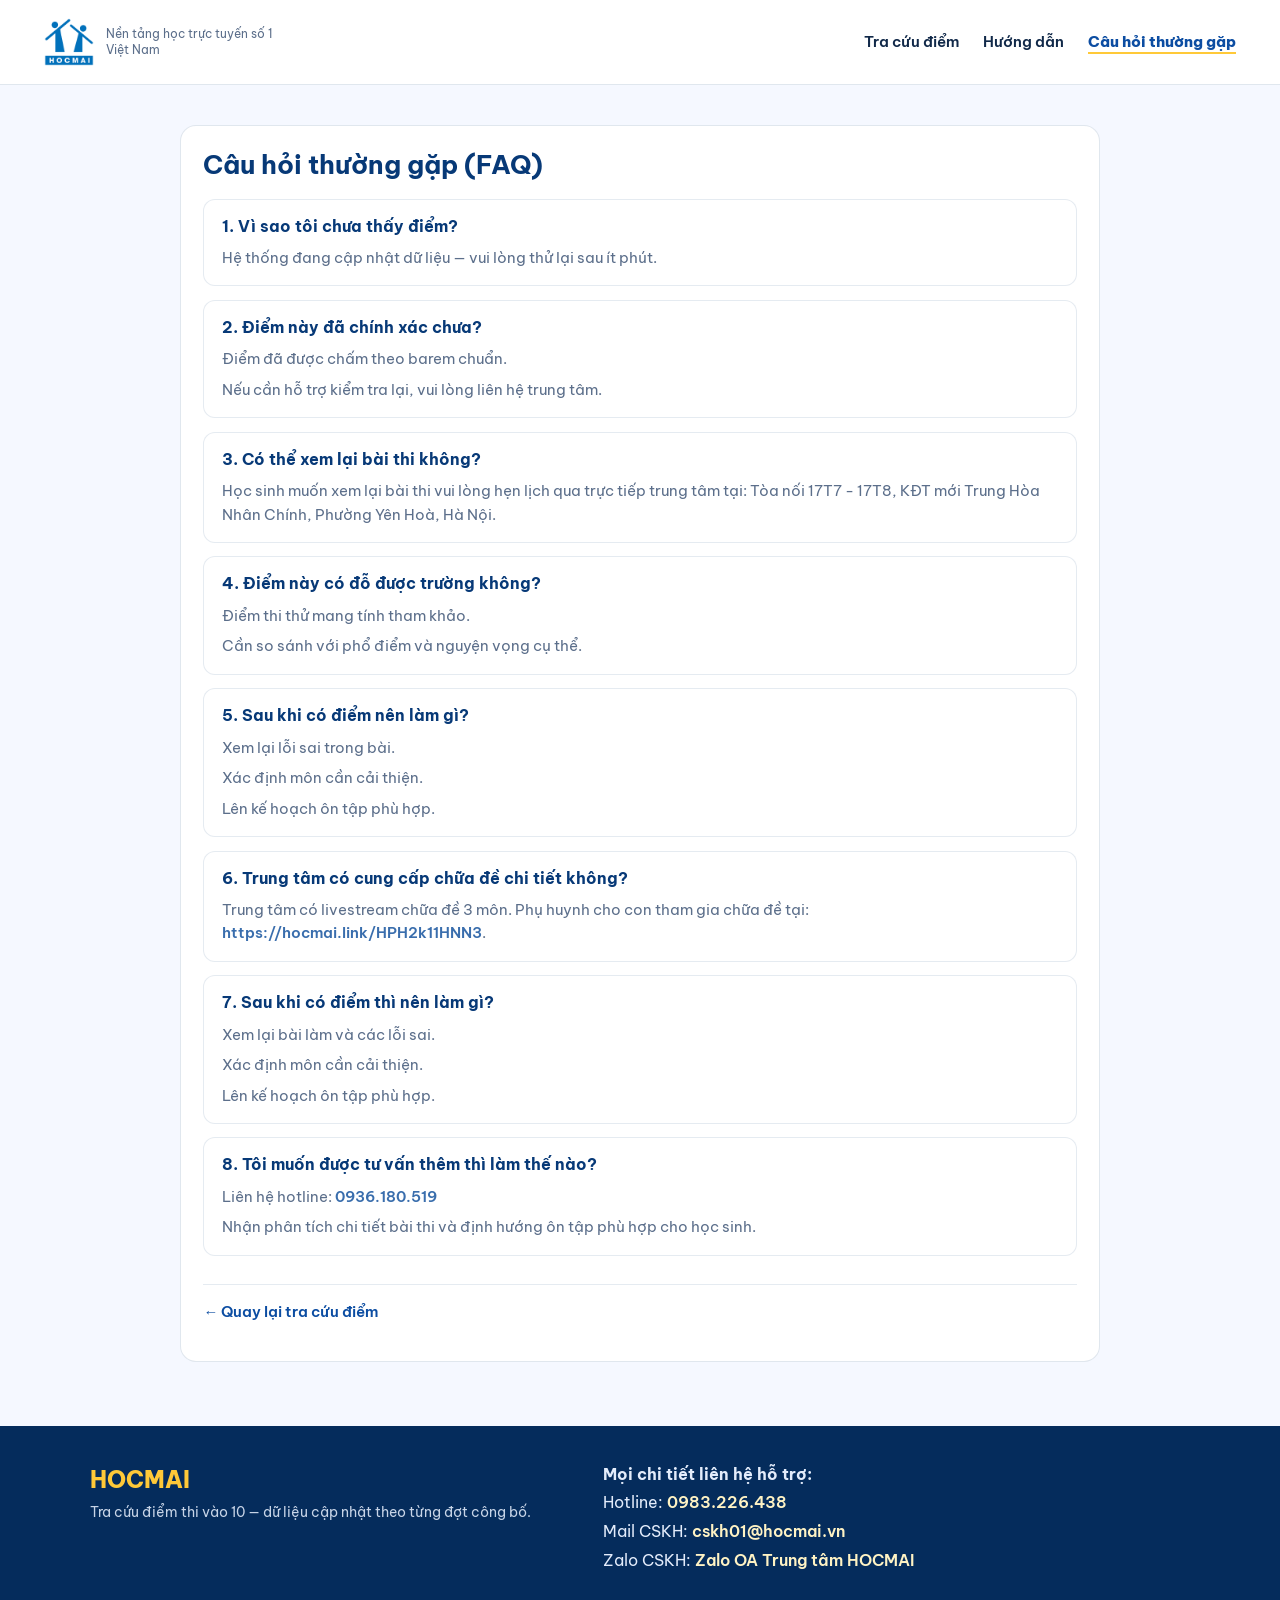
==== faq.html @ d2f14e4d "add" ====
<!doctype html>
<html lang="vi">
  <head>
    <meta charset="UTF-8" />
    <meta name="viewport" content="width=device-width, initial-scale=1.0" />
    <title>Câu hỏi thường gặp (FAQ) | HOCMAI</title>
    <meta
      name="description"
      content="Câu hỏi thường gặp về tra cứu điểm thi vào 10 HOCMAI."
    />
    <link rel="preconnect" href="https://fonts.googleapis.com" />
    <link rel="preconnect" href="https://fonts.gstatic.com" crossorigin />
    <link
      href="https://fonts.googleapis.com/css2?family=Be+Vietnam+Pro:wght@400;500;600;700;800&display=swap"
      rel="stylesheet"
    />
    <link rel="stylesheet" href="./styles.css" />
  </head>
  <body>
    <header class="brand-header">
      <div class="header-inner">
        <a class="brand-mark" href="./index.html" aria-label="Trang chủ HOCMAI">
          <img class="brand-logo" src="./assets/logo-hocmai.png" alt="Logo HOCMAI" />
          <span class="brand-sub">Nền tảng học trực tuyến số 1 Việt Nam</span>
        </a>
        <nav class="nav-links" aria-label="Điều hướng">
          <a href="./index.html">Tra cứu điểm</a>
          <a href="./huong-dan.html">Hướng dẫn</a>
          <a href="./faq.html" aria-current="page">Câu hỏi thường gặp</a>
        </nav>
      </div>
    </header>

    <main>
      <section class="static-page-section static-page-section--faq" aria-labelledby="faq-heading">
        <div class="container">
          <div class="lookup-wrapper static-page-inner">
            <h1 id="faq-heading" class="static-page-title">Câu hỏi thường gặp (FAQ)</h1>
            <div class="faq-list">
              <article class="faq-item">
                <h2 class="faq-q">1. Vì sao tôi chưa thấy điểm?</h2>
                <div class="faq-a">
                  <p>Hệ thống đang cập nhật dữ liệu — vui lòng thử lại sau ít phút.</p>
                </div>
              </article>
              <article class="faq-item">
                <h2 class="faq-q">2. Điểm này đã chính xác chưa?</h2>
                <div class="faq-a">
                  <p>Điểm đã được chấm theo barem chuẩn.</p>
                  <p>Nếu cần hỗ trợ kiểm tra lại, vui lòng liên hệ trung tâm.</p>
                </div>
              </article>
              <article class="faq-item">
                <h2 class="faq-q">3. Có thể xem lại bài thi không?</h2>
                <div class="faq-a">
                  <p>
                    Học sinh muốn xem lại bài thi vui lòng hẹn lịch qua trực tiếp trung tâm tại: Tòa nối
                    17T7 - 17T8, KĐT mới Trung Hòa Nhân Chính, Phường Yên Hoà, Hà Nội.
                  </p>
                </div>
              </article>
              <article class="faq-item">
                <h2 class="faq-q">4. Điểm này có đỗ được trường không?</h2>
                <div class="faq-a">
                  <p>Điểm thi thử mang tính tham khảo.</p>
                  <p>Cần so sánh với phổ điểm và nguyện vọng cụ thể.</p>
                </div>
              </article>
              <article class="faq-item">
                <h2 class="faq-q">5. Sau khi có điểm nên làm gì?</h2>
                <div class="faq-a">
                  <p>Xem lại lỗi sai trong bài.</p>
                  <p>Xác định môn cần cải thiện.</p>
                  <p>Lên kế hoạch ôn tập phù hợp.</p>
                </div>
              </article>
              <article class="faq-item">
                <h2 class="faq-q">6. Trung tâm có cung cấp chữa đề chi tiết không?</h2>
                <div class="faq-a">
                  <p>
                    Trung tâm có livestream chữa đề 3 môn. Phụ huynh cho con tham gia chữa đề tại:
                    <a href="https://hocmai.link/HPH2k11HNN3" target="_blank" rel="noopener noreferrer"
                      >https://hocmai.link/HPH2k11HNN3</a>.
                  </p>
                </div>
              </article>
              <article class="faq-item">
                <h2 class="faq-q">7. Sau khi có điểm thì nên làm gì?</h2>
                <div class="faq-a">
                  <p>Xem lại bài làm và các lỗi sai.</p>
                  <p>Xác định môn cần cải thiện.</p>
                  <p>Lên kế hoạch ôn tập phù hợp.</p>
                </div>
              </article>
              <article class="faq-item">
                <h2 class="faq-q">8. Tôi muốn được tư vấn thêm thì làm thế nào?</h2>
                <div class="faq-a">
                  <p>
                    Liên hệ hotline:
                    <a href="tel:+84936180519">0936.180.519</a>
                  </p>
                  <p>
                    Nhận phân tích chi tiết bài thi và định hướng ôn tập phù hợp cho học sinh.
                  </p>
                </div>
              </article>
            </div>
            <p class="static-page-back">
              <a href="./index.html">← Quay lại tra cứu điểm</a>
            </p>
          </div>
        </div>
      </section>
    </main>

    <footer class="site-footer">
      <div class="container footer-grid">
        <div class="footer-brand-block">
          <p class="footer-brand">HOCMAI</p>
          <p>Tra cứu điểm thi vào 10 — dữ liệu cập nhật theo từng đợt công bố.</p>
        </div>
        <div class="footer-contact">
          <p class="footer-contact-lead"><strong>Mọi chi tiết liên hệ hỗ trợ:</strong></p>
          <p>
            Hotline:
            <a href="tel:+84983226438">0983.226.438</a>
          </p>
          <p>
            Mail CSKH:
            <a href="mailto:cskh01@hocmai.vn">cskh01@hocmai.vn</a>
          </p>
          <p>
            Zalo CSKH:
            <a href="https://zalo.me/37577140078644322" target="_blank" rel="noopener noreferrer"
              >Zalo OA Trung tâm HOCMAI</a>
          </p>
        </div>
      </div>
    </footer>
  </body>
</html>
---- styles.css ----
:root {
  --hocmai-blue: #0c4da2;
  --hocmai-blue-dark: #073977;
  --hocmai-yellow: #ffc938;
  --hocmai-bg: #f5f8ff;
  --hocmai-text: #112949;
  --hocmai-muted: #5c6f8b;
  --white: #ffffff;
  --danger: #c1121f;
}

* {
  box-sizing: border-box;
}

html {
  height: 100%;
}

body {
  margin: 0;
  min-height: 100%;
  display: flex;
  flex-direction: column;
  font-family: "Be Vietnam Pro", sans-serif;
  color: var(--hocmai-text);
  background: var(--hocmai-bg);
  line-height: 1.55;
}

main {
  flex: 1 0 auto;
}

.container {
  width: min(1100px, calc(100% - 2rem));
  margin: 0 auto;
}

.brand-header {
  flex-shrink: 0;
  position: sticky;
  top: 0;
  z-index: 10;
  background: var(--white);
  border-bottom: 1px solid rgba(7, 57, 119, 0.12);
}

.header-inner {
  width: 100%;
  max-width: none;
  margin: 0;
  padding: 0 clamp(1rem, 4vw, 2.75rem);
  display: flex;
  justify-content: space-between;
  align-items: center;
  gap: 1.5rem;
  min-height: 84px;
}

.brand-mark {
  display: inline-flex;
  flex-direction: row;
  align-items: center;
  gap: 0.75rem;
  text-decoration: none;
  flex: 0 1 auto;
  min-width: 0;
}

.brand-logo {
  width: 50px;
  height: auto;
  display: block;
}

.brand-sub {
  font-size: 0.78rem;
  line-height: 1.25;
  color: var(--hocmai-muted);
  max-width: 180px;
}

.nav-links {
  display: flex;
  flex-wrap: wrap;
  justify-content: flex-end;
  align-items: center;
  gap: 1rem 1.5rem;
  flex: 0 0 auto;
  margin-left: auto;
}

.nav-links a {
  color: var(--hocmai-text);
  text-decoration: none;
  font-weight: 600;
  font-size: 0.95rem;
}

.nav-links a[aria-current="page"] {
  color: var(--hocmai-blue);
  font-weight: 800;
  text-decoration: underline;
  text-decoration-color: var(--hocmai-yellow);
  text-decoration-thickness: 2px;
  text-underline-offset: 5px;
}

h1 {
  margin: 0;
  font-size: clamp(1.7rem, 4vw, 2.2rem);
  line-height: 1.25;
}

.lookup-section {
  padding: 3rem 0 4rem;
}

.static-page-section {
  flex: 1;
  padding: 2.5rem 0 4rem;
}

.static-page-section--faq {
  background: var(--hocmai-bg);
}

.static-page-title {
  margin: 0 0 1rem;
  font-size: clamp(1.35rem, 3vw, 1.65rem);
  color: var(--hocmai-blue-dark);
  line-height: 1.3;
}

.static-page-back {
  margin-top: 1.75rem;
  padding-top: 1rem;
  border-top: 1px solid rgba(7, 57, 119, 0.1);
  font-size: 0.92rem;
}

.static-page-back a {
  color: var(--hocmai-blue);
  font-weight: 600;
  text-decoration: none;
}

.static-page-back a:hover {
  text-decoration: underline;
}

.info-subtitle {
  margin: 1.25rem 0 0.5rem;
  font-size: 1.05rem;
  color: var(--hocmai-text);
}

.info-list {
  margin: 0;
  padding-left: 1.25rem;
  color: var(--hocmai-text);
  line-height: 1.6;
}

.info-list li + li {
  margin-top: 0.45rem;
}

.faq-list {
  display: flex;
  flex-direction: column;
  gap: 0.85rem;
}

.faq-item {
  padding: 1rem 1.1rem;
  background: var(--white);
  border: 1px solid rgba(7, 57, 119, 0.1);
  border-radius: 12px;
}

.faq-q {
  margin: 0 0 0.55rem;
  font-size: 1rem;
  font-weight: 700;
  color: var(--hocmai-blue-dark);
  line-height: 1.35;
}

.faq-a {
  color: var(--hocmai-muted);
  font-size: 0.94rem;
  line-height: 1.55;
}

.faq-a p {
  margin: 0;
}

.faq-a p + p {
  margin-top: 0.45rem;
}

.faq-a a {
  color: #3a6ead;
  font-weight: 600;
  text-decoration: none;
  word-break: break-word;
}

.faq-a a:hover {
  text-decoration: underline;
}

.lookup-wrapper {
  max-width: 920px;
  margin: 0 auto;
  background: var(--white);
  border: 1px solid rgba(7, 57, 119, 0.12);
  border-radius: 16px;
  padding: 1.4rem;
}

.section-title h1 {
  margin: 0;
  text-align: center;
}

.section-title p {
  margin-top: 0.45rem;
  text-align: center;
  color: var(--hocmai-muted);
}

.lookup-form {
  margin-top: 1.3rem;
  display: grid;
  grid-template-columns: 1fr;
  gap: 0.8rem;
}

.lookup-form label {
  display: block;
  font-size: 0.9rem;
  font-weight: 600;
  margin-bottom: 0.35rem;
}

.lookup-form input {
  width: 100%;
  border: 1px solid rgba(7, 57, 119, 0.25);
  border-radius: 12px;
  padding: 0.75rem 0.85rem;
  font: inherit;
  outline: none;
}

.lookup-form input:focus {
  border-color: var(--hocmai-blue);
  box-shadow: 0 0 0 3px rgba(12, 77, 162, 0.16);
}

.lookup-form button {
  position: relative;
  display: inline-flex;
  align-items: center;
  justify-content: center;
  gap: 0.5rem;
  height: 45px;
  border: none;
  border-radius: 12px;
  padding: 0 2rem;
  background: linear-gradient(120deg, var(--hocmai-blue) 0%, var(--hocmai-blue-dark) 100%);
  color: var(--white);
  font: inherit;
  font-weight: 700;
  cursor: pointer;
  width: auto;
  min-width: 11.5rem;
  max-width: 100%;
  justify-self: center;
  transition: opacity 0.2s ease;
}

.lookup-form button:disabled {
  cursor: not-allowed;
  opacity: 0.92;
}

.lookup-form .submit-spinner {
  display: none;
  width: 1.1rem;
  height: 1.1rem;
  flex-shrink: 0;
  border: 2px solid rgba(255, 255, 255, 0.35);
  border-top-color: #fff;
  border-radius: 50%;
  animation: submit-spin 0.65s linear infinite;
}

.lookup-form.is-loading .submit-spinner {
  display: block;
}

.lookup-form.is-loading input {
  opacity: 0.72;
  pointer-events: none;
}

@keyframes submit-spin {
  to {
    transform: rotate(360deg);
  }
}

.form-message {
  grid-column: 1 / -1;
  margin: 0.2rem 0 0;
  min-height: 1.2rem;
  color: var(--danger);
  font-size: 0.9rem;
}

.result-card {
  margin-top: 1rem;
  background: var(--white);
  border-radius: 16px;
  border: 1px solid rgba(7, 57, 119, 0.12);
  padding: 1.1rem;
}

.hidden {
  display: none;
}

.result-title {
  margin: 0 0 0.75rem;
  font-size: 1.15rem;
  color: var(--hocmai-blue-dark);
}

.result-summary {
  margin: 0 0 1.25rem;
  padding: 0.85rem 1rem;
  background: rgba(12, 77, 162, 0.06);
  border: 1px solid rgba(7, 57, 119, 0.12);
  border-radius: 12px;
  display: grid;
  grid-template-columns: minmax(0, 1fr) minmax(0, 1fr);
  gap: 0.5rem 1.5rem;
}

.result-summary-row {
  display: contents;
}

.result-summary dt {
  margin: 0;
  font-size: 0.8rem;
  font-weight: 600;
  color: var(--hocmai-muted);
  padding-top: 0.15rem;
}

.result-summary dd {
  margin: 0;
  font-size: 0.95rem;
  font-weight: 600;
  color: var(--hocmai-text);
}

@media (max-width: 560px) {
  .result-summary {
    grid-template-columns: 1fr;
  }

  .result-summary dd {
    padding-bottom: 0.45rem;
    margin-bottom: 0.35rem;
    border-bottom: 1px solid rgba(7, 57, 119, 0.08);
  }

  .result-summary-row:last-child dd {
    border-bottom: none;
    margin-bottom: 0;
    padding-bottom: 0;
  }
}

.result-table-caption {
  margin: 0 0 0.5rem;
  font-size: 0.88rem;
  color: var(--hocmai-muted);
}

.table-wrap {
  overflow-x: auto;
  -webkit-overflow-scrolling: touch;
}

.result-table {
  width: 100%;
  border-collapse: collapse;
  font-size: 0.95rem;
}

.result-table th,
.result-table td {
  padding: 0.65rem 0.75rem;
  text-align: left;
  border: 1px solid rgba(7, 57, 119, 0.15);
  vertical-align: middle;
}

.result-table thead th {
  background: rgba(12, 77, 162, 0.08);
  color: var(--hocmai-blue-dark);
  font-weight: 700;
}

.result-table tbody th[scope="row"] {
  background: rgba(12, 77, 162, 0.04);
  font-weight: 600;
  color: var(--hocmai-text);
  white-space: nowrap;
}

.result-table .result-score-cell {
  font-weight: 700;
  color: #4a7ab8;
}

.result-link {
  font-weight: 600;
  color: var(--hocmai-blue);
  text-decoration: none;
}

.result-link:hover {
  text-decoration: underline;
}

.result-total-row td {
  background: rgba(255, 201, 56, 0.15);
  font-weight: 600;
}

.result-total-row td:last-child {
  font-size: 1.05rem;
  color: #355a8a;
}

.score-chart-wrap {
  margin-top: 1.25rem;
  padding-top: 1rem;
  border-top: 1px solid rgba(7, 57, 119, 0.12);
}

.score-chart-wrap[hidden] {
  display: none !important;
}

.score-chart-title {
  margin: 0 0 0.35rem;
  font-size: 0.95rem;
  font-weight: 700;
  color: var(--hocmai-blue-dark);
}

.score-chart-hint {
  margin: 0 0 0.75rem;
  font-size: 0.82rem;
  color: var(--hocmai-muted);
}

.histogram {
  display: flex;
  gap: 0.35rem;
  align-items: flex-start;
  width: 100%;
}

.histogram-y-axis {
  display: flex;
  flex-direction: column;
  justify-content: space-between;
  flex-shrink: 0;
  width: 2.25rem;
  height: 220px;
  box-sizing: border-box;
  font-size: 0.68rem;
  color: var(--hocmai-muted);
  text-align: right;
  line-height: 1.2;
}

.histogram-y-axis span {
  display: block;
}

.histogram-plot {
  flex: 1;
  min-width: 0;
  overflow-x: auto;
  overflow-y: visible;
  -webkit-overflow-scrolling: touch;
  padding-bottom: 0.25rem;
}

.histogram-bars {
  display: flex;
  align-items: stretch;
  justify-content: flex-start;
  gap: clamp(2px, 1vw, 8px);
  height: calc(220px + 2.85rem);
  min-width: min(100%, 560px);
  padding: 0 0.25rem 0 0.35rem;
  border-left: 1px solid rgba(7, 57, 119, 0.12);
  border-bottom: 1px solid rgba(7, 57, 119, 0.12);
  background-color: rgba(255, 255, 255, 0.75);
  background-image: repeating-linear-gradient(
    to bottom,
    transparent,
    transparent calc(20% - 1px),
    rgba(7, 57, 119, 0.04) calc(20% - 1px),
    rgba(7, 57, 119, 0.04) 20%
  );
  background-size: 100% 100%;
  box-sizing: border-box;
}

.chart-col {
  flex: 1 1 0;
  min-width: 1.5rem;
  max-width: 3rem;
  display: flex;
  flex-direction: column;
  align-items: center;
  justify-content: flex-start;
  min-height: 0;
}

.chart-col-count {
  font-size: 0.68rem;
  font-weight: 700;
  color: var(--hocmai-muted);
  margin-bottom: 3px;
  min-height: 1.1em;
  line-height: 1;
}

.chart-col--you .chart-col-count {
  color: #c65a5f;
}

.chart-col-bar-wrap {
  width: 100%;
  flex: 1 1 auto;
  min-height: 0;
  height: 220px;
  display: flex;
  flex-direction: column;
  justify-content: flex-end;
  align-items: center;
}

.chart-col-bar {
  width: 78%;
  max-width: 2rem;
  min-height: 0;
  border-radius: 6px 6px 0 0;
  background: linear-gradient(180deg, #b3cbf0 0%, #93b4e8 100%);
  transition: height 0.25s ease-out;
}

.chart-col--you .chart-col-bar {
  background: linear-gradient(180deg, #f4b4b6 0%, #e5989b 100%);
}

.chart-col-xlabel {
  margin-top: 6px;
  font-size: 0.62rem;
  line-height: 1.15;
  color: var(--hocmai-muted);
  text-align: center;
  transform: rotate(-42deg);
  transform-origin: center top;
  white-space: nowrap;
  height: 2.85rem;
  display: flex;
  align-items: flex-start;
  justify-content: center;
  padding-top: 2px;
}

@media (max-width: 540px) {
  .histogram-y-axis {
    width: 1.85rem;
    font-size: 0.62rem;
  }

  .chart-col {
    min-width: 1.15rem;
    max-width: none;
  }

  .chart-col-xlabel {
    font-size: 0.55rem;
    transform: rotate(-52deg);
  }
}

.site-footer {
  flex-shrink: 0;
  background: #052c5c;
  color: #e3ecfb;
  padding: 2rem 0;
}

.footer-grid {
  display: grid;
  grid-template-columns: 1fr 1.2fr;
  gap: 1.5rem;
  align-items: start;
}

.footer-brand-block p:last-of-type {
  margin: 0;
  color: rgba(227, 236, 251, 0.88);
  font-size: 0.9rem;
  line-height: 1.5;
}

.footer-brand {
  font-size: 1.45rem;
  font-weight: 800;
  margin: 0 0 0.3rem;
  color: var(--hocmai-yellow);
}

.footer-contact-lead {
  margin: 0 0 0.5rem;
}

.footer-contact p {
  margin: 0.35rem 0;
}

.site-footer a {
  color: #fff3c4;
  text-decoration: none;
  font-weight: 600;
}

.site-footer a:hover {
  text-decoration: underline;
}

.site-footer p {
  margin: 0.25rem 0;
}

@media (max-width: 900px) {
  .footer-grid {
    grid-template-columns: 1fr;
  }

  .lookup-form {
    grid-template-columns: 1fr;
  }

  .nav-links {
    display: none;
  }

  .brand-sub {
    display: none;
  }
}

@media (max-width: 540px) {
  .lookup-wrapper {
    padding: 1rem;
  }

  .lookup-form button {
    width: 100%;
  }
}
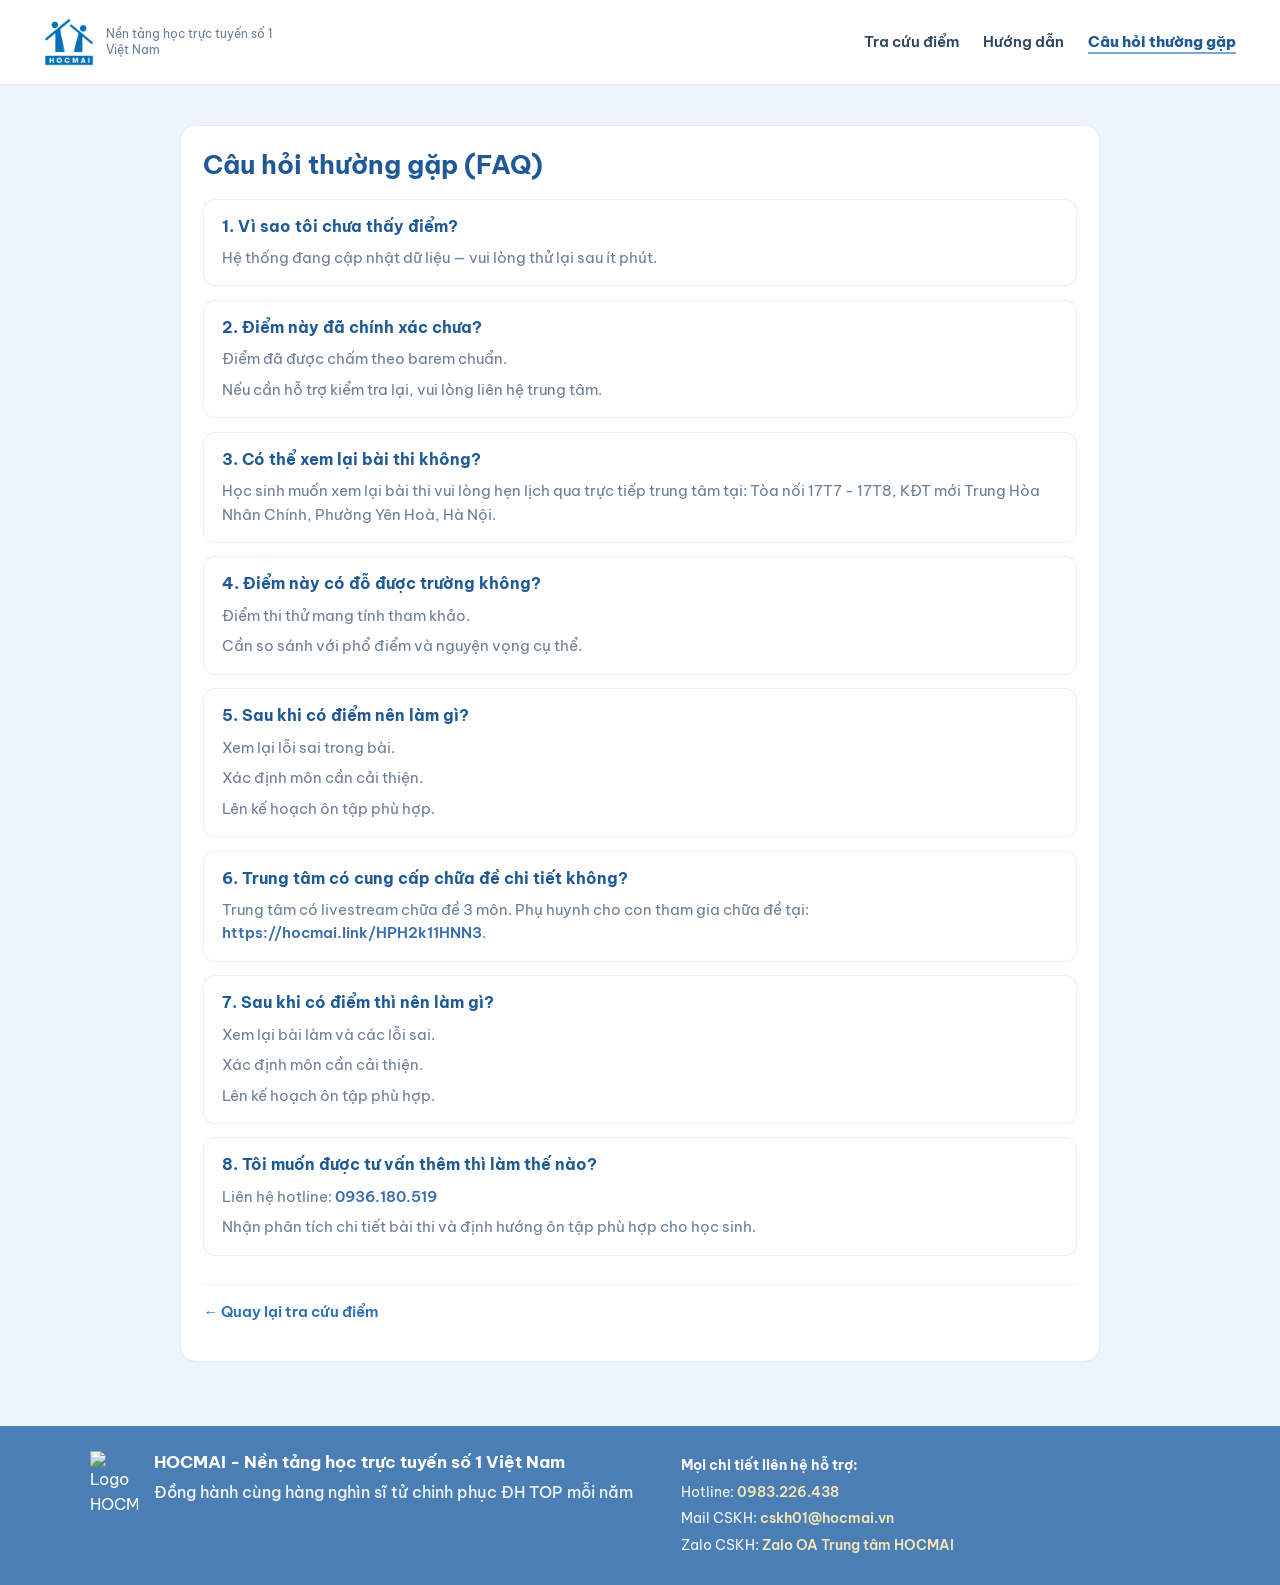
==== commit 7837d0d4: "add" ====
--- a/faq.html
+++ b/faq.html
@@ -114,10 +114,24 @@
     </main>
 
     <footer class="site-footer">
-      <div class="container footer-grid">
-        <div class="footer-brand-block">
-          <p class="footer-brand">HOCMAI</p>
-          <p>Tra cứu điểm thi vào 10 — dữ liệu cập nhật theo từng đợt công bố.</p>
+      <div class="container footer-inner">
+        <div class="footer-brand-col">
+          <div class="footer-brand-row">
+            <img
+              class="footer-logo"
+              src="https://play-lh.googleusercontent.com/AMpNqT2tWdewnICeAl7C-Ix9AWb-bCy7MjEjz3HMeODdcMwJlvOS_UqNwSrXPFJsLik"
+              alt="Logo HOCMAI"
+              width="48"
+              loading="lazy"
+              decoding="async"
+            />
+            <div class="footer-brand-text">
+              <p class="footer-tagline">HOCMAI - Nền tảng học trực tuyến số 1 Việt Nam</p>
+              <p class="footer-subline">
+                Đồng hành cùng hàng nghìn sĩ tử chinh phục ĐH TOP mỗi năm
+              </p>
+            </div>
+          </div>
         </div>
         <div class="footer-contact">
           <p class="footer-contact-lead"><strong>Mọi chi tiết liên hệ hỗ trợ:</strong></p>
--- a/styles.css
+++ b/styles.css
@@ -1,10 +1,12 @@
 :root {
-  --hocmai-blue: #0c4da2;
-  --hocmai-blue-dark: #073977;
-  --hocmai-yellow: #ffc938;
-  --hocmai-bg: #f5f8ff;
-  --hocmai-text: #112949;
-  --hocmai-muted: #5c6f8b;
+  --hocmai-blue: #2a6fb5;
+  --hocmai-blue-dark: #1f5a96;
+  --hocmai-yellow: #e8c86a;
+  --hocmai-bg: #eef4fb;
+  --hocmai-text: #2c4560;
+  --hocmai-muted: #6a7f96;
+  --nav-active-underline: #7aa8d4;
+  --footer-bg: #4a7eb5;
   --white: #ffffff;
   --danger: #c1121f;
 }
@@ -43,7 +45,7 @@
   top: 0;
   z-index: 10;
   background: var(--white);
-  border-bottom: 1px solid rgba(7, 57, 119, 0.12);
+  border-bottom: 1px solid rgba(42, 111, 181, 0.1);
 }
 
 .header-inner {
@@ -99,10 +101,10 @@
 }
 
 .nav-links a[aria-current="page"] {
-  color: var(--hocmai-blue);
+  color: var(--hocmai-blue-dark);
   font-weight: 800;
   text-decoration: underline;
-  text-decoration-color: var(--hocmai-yellow);
+  text-decoration-color: var(--nav-active-underline);
   text-decoration-thickness: 2px;
   text-underline-offset: 5px;
 }
@@ -136,7 +138,7 @@
 .static-page-back {
   margin-top: 1.75rem;
   padding-top: 1rem;
-  border-top: 1px solid rgba(7, 57, 119, 0.1);
+  border-top: 1px solid rgba(42, 111, 181, 0.1);
   font-size: 0.92rem;
 }
 
@@ -176,7 +178,7 @@
 .faq-item {
   padding: 1rem 1.1rem;
   background: var(--white);
-  border: 1px solid rgba(7, 57, 119, 0.1);
+  border: 1px solid rgba(42, 111, 181, 0.1);
   border-radius: 12px;
 }
 
@@ -217,9 +219,10 @@
   max-width: 920px;
   margin: 0 auto;
   background: var(--white);
-  border: 1px solid rgba(7, 57, 119, 0.12);
+  border: 1px solid rgba(42, 111, 181, 0.12);
   border-radius: 16px;
   padding: 1.4rem;
+  box-shadow: 0 1px 0 rgba(42, 111, 181, 0.04);
 }
 
 .section-title h1 {
@@ -249,7 +252,7 @@
 
 .lookup-form input {
   width: 100%;
-  border: 1px solid rgba(7, 57, 119, 0.25);
+  border: 1px solid rgba(42, 111, 181, 0.25);
   border-radius: 12px;
   padding: 0.75rem 0.85rem;
   font: inherit;
@@ -326,7 +329,7 @@
   margin-top: 1rem;
   background: var(--white);
   border-radius: 16px;
-  border: 1px solid rgba(7, 57, 119, 0.12);
+  border: 1px solid rgba(42, 111, 181, 0.12);
   padding: 1.1rem;
 }
 
@@ -344,7 +347,7 @@
   margin: 0 0 1.25rem;
   padding: 0.85rem 1rem;
   background: rgba(12, 77, 162, 0.06);
-  border: 1px solid rgba(7, 57, 119, 0.12);
+  border: 1px solid rgba(42, 111, 181, 0.12);
   border-radius: 12px;
   display: grid;
   grid-template-columns: minmax(0, 1fr) minmax(0, 1fr);
@@ -378,7 +381,7 @@
   .result-summary dd {
     padding-bottom: 0.45rem;
     margin-bottom: 0.35rem;
-    border-bottom: 1px solid rgba(7, 57, 119, 0.08);
+    border-bottom: 1px solid rgba(42, 111, 181, 0.08);
   }
 
   .result-summary-row:last-child dd {
@@ -409,7 +412,7 @@
 .result-table td {
   padding: 0.65rem 0.75rem;
   text-align: left;
-  border: 1px solid rgba(7, 57, 119, 0.15);
+  border: 1px solid rgba(42, 111, 181, 0.15);
   vertical-align: middle;
 }
 
@@ -454,11 +457,123 @@
 .score-chart-wrap {
   margin-top: 1.25rem;
   padding-top: 1rem;
-  border-top: 1px solid rgba(7, 57, 119, 0.12);
+  border-top: 1px solid rgba(42, 111, 181, 0.12);
 }
 
 .score-chart-wrap[hidden] {
   display: none !important;
+}
+
+.scholarship-section {
+  margin-top: 1.15rem;
+  padding: 1rem 1.05rem;
+  background: rgba(255, 255, 255, 0.85);
+  border: 1px solid rgba(42, 111, 181, 0.12);
+  border-radius: 16px;
+}
+
+.scholarship-title {
+  margin: 0 0 0.75rem;
+  text-align: center;
+  font-size: 1.1rem;
+  color: #b30018;
+  font-weight: 900;
+}
+
+.scholarship-lead {
+  margin: 0 0 0.85rem;
+  text-align: center;
+  font-size: 1rem;
+  color: var(--hocmai-text);
+}
+
+.scholarship-label {
+  font-weight: 700;
+  color: #b30018;
+}
+
+.scholarship-percent {
+  color: #b30018;
+}
+
+.scholarship-actions {
+  display: grid;
+  grid-template-columns: 1fr 1fr;
+  gap: 0.85rem;
+}
+
+.scholarship-trigger {
+  display: inline-block;
+  padding: 0.35rem 0.55rem;
+  border-radius: 10px;
+  border: 1px solid rgba(193, 18, 31, 0.4);
+  color: #b30018;
+  font-weight: 900;
+  background: rgba(193, 18, 31, 0.03);
+  cursor: pointer;
+  text-decoration: none;
+  transition: background 120ms ease, transform 120ms ease;
+}
+
+.scholarship-trigger:hover {
+  background: rgba(193, 18, 31, 0.07);
+  transform: translateY(-1px);
+}
+
+.result-cell-stack {
+  display: flex;
+  flex-direction: column;
+  gap: 0.35rem;
+  align-items: flex-start;
+}
+
+.composite-score-wrap {
+  display: flex;
+  align-items: center;
+  justify-content: space-between;
+  gap: 0.75rem;
+  flex-wrap: wrap;
+}
+
+.composite-score-wrap #result-composite-score-text {
+  font-weight: 800;
+  color: #355a8a;
+  font-size: 1.05rem;
+}
+
+.scholarship-trigger--inline {
+  padding: 0.35rem 0.6rem;
+  border-radius: 10px;
+  white-space: nowrap;
+}
+
+.scholarship-action {
+  display: inline-flex;
+  justify-content: center;
+  align-items: center;
+  padding: 0.85rem 0.9rem;
+  border: 2px solid #c1121f;
+  border-radius: 12px;
+  color: #c1121f;
+  font-weight: 800;
+  text-decoration: none;
+  background: rgba(193, 18, 31, 0.02);
+  transition: transform 120ms ease, background 120ms ease;
+}
+
+.scholarship-action:hover {
+  transform: translateY(-1px);
+  background: rgba(193, 18, 31, 0.06);
+}
+
+.scholarship-action--accent {
+  background: rgba(193, 18, 31, 0.04);
+}
+
+@media (max-width: 560px) {
+  .scholarship-actions {
+    grid-template-columns: 1fr;
+  }
 }
 
 .score-chart-title {
@@ -516,15 +631,15 @@
   height: calc(220px + 2.85rem);
   min-width: min(100%, 560px);
   padding: 0 0.25rem 0 0.35rem;
-  border-left: 1px solid rgba(7, 57, 119, 0.12);
-  border-bottom: 1px solid rgba(7, 57, 119, 0.12);
+  border-left: 1px solid rgba(42, 111, 181, 0.12);
+  border-bottom: 1px solid rgba(42, 111, 181, 0.12);
   background-color: rgba(255, 255, 255, 0.75);
   background-image: repeating-linear-gradient(
     to bottom,
     transparent,
     transparent calc(20% - 1px),
-    rgba(7, 57, 119, 0.04) calc(20% - 1px),
-    rgba(7, 57, 119, 0.04) 20%
+    rgba(42, 111, 181, 0.04) calc(20% - 1px),
+    rgba(42, 111, 181, 0.04) 20%
   );
   background-size: 100% 100%;
   box-sizing: border-box;
@@ -613,42 +728,72 @@
 
 .site-footer {
   flex-shrink: 0;
-  background: #052c5c;
-  color: #e3ecfb;
-  padding: 2rem 0;
-}
-
-.footer-grid {
+  background: var(--footer-bg);
+  color: #ffffff;
+  padding: 1.5rem 0;
+}
+
+.footer-inner {
   display: grid;
-  grid-template-columns: 1fr 1.2fr;
-  gap: 1.5rem;
+  grid-template-columns: minmax(0, 1.1fr) minmax(0, 1fr);
+  gap: 1.75rem 2rem;
   align-items: start;
-}
-
-.footer-brand-block p:last-of-type {
+  text-align: left;
+}
+
+.footer-brand-col {
+  min-width: 0;
+}
+
+.footer-brand-row {
+  display: flex;
+  align-items: flex-start;
+  gap: 0.85rem 1rem;
+}
+
+.footer-logo {
+  width: 48px;
+  height: auto;
+  display: block;
+  flex-shrink: 0;
+  margin-top: 0.1rem;
+}
+
+.footer-brand-text {
+  min-width: 0;
+  flex: 1;
+}
+
+.footer-tagline {
   margin: 0;
-  color: rgba(227, 236, 251, 0.88);
-  font-size: 0.9rem;
+  font-size: clamp(0.95rem, 2.2vw, 1.05rem);
+  font-weight: 700;
+  line-height: 1.45;
+  color: #ffffff;
+}
+
+.footer-subline {
+  margin: 0.45rem 0 0;
+  font-size: clamp(0.88rem, 2vw, 0.98rem);
+  font-weight: 500;
   line-height: 1.5;
-}
-
-.footer-brand {
-  font-size: 1.45rem;
-  font-weight: 800;
-  margin: 0 0 0.3rem;
-  color: var(--hocmai-yellow);
+  color: rgba(255, 255, 255, 0.92);
 }
 
 .footer-contact-lead {
   margin: 0 0 0.5rem;
+  font-size: 0.92rem;
 }
 
 .footer-contact p {
   margin: 0.35rem 0;
+  font-size: 0.9rem;
+  line-height: 1.45;
+  color: rgba(255, 255, 255, 0.96);
 }
 
 .site-footer a {
-  color: #fff3c4;
+  color: #f5e6b8;
   text-decoration: none;
   font-weight: 600;
 }
@@ -657,13 +802,14 @@
   text-decoration: underline;
 }
 
-.site-footer p {
-  margin: 0.25rem 0;
-}
-
 @media (max-width: 900px) {
-  .footer-grid {
+  .footer-inner {
     grid-template-columns: 1fr;
+    gap: 1.35rem;
+  }
+
+  .footer-brand-row {
+    flex-wrap: wrap;
   }
 
   .lookup-form {
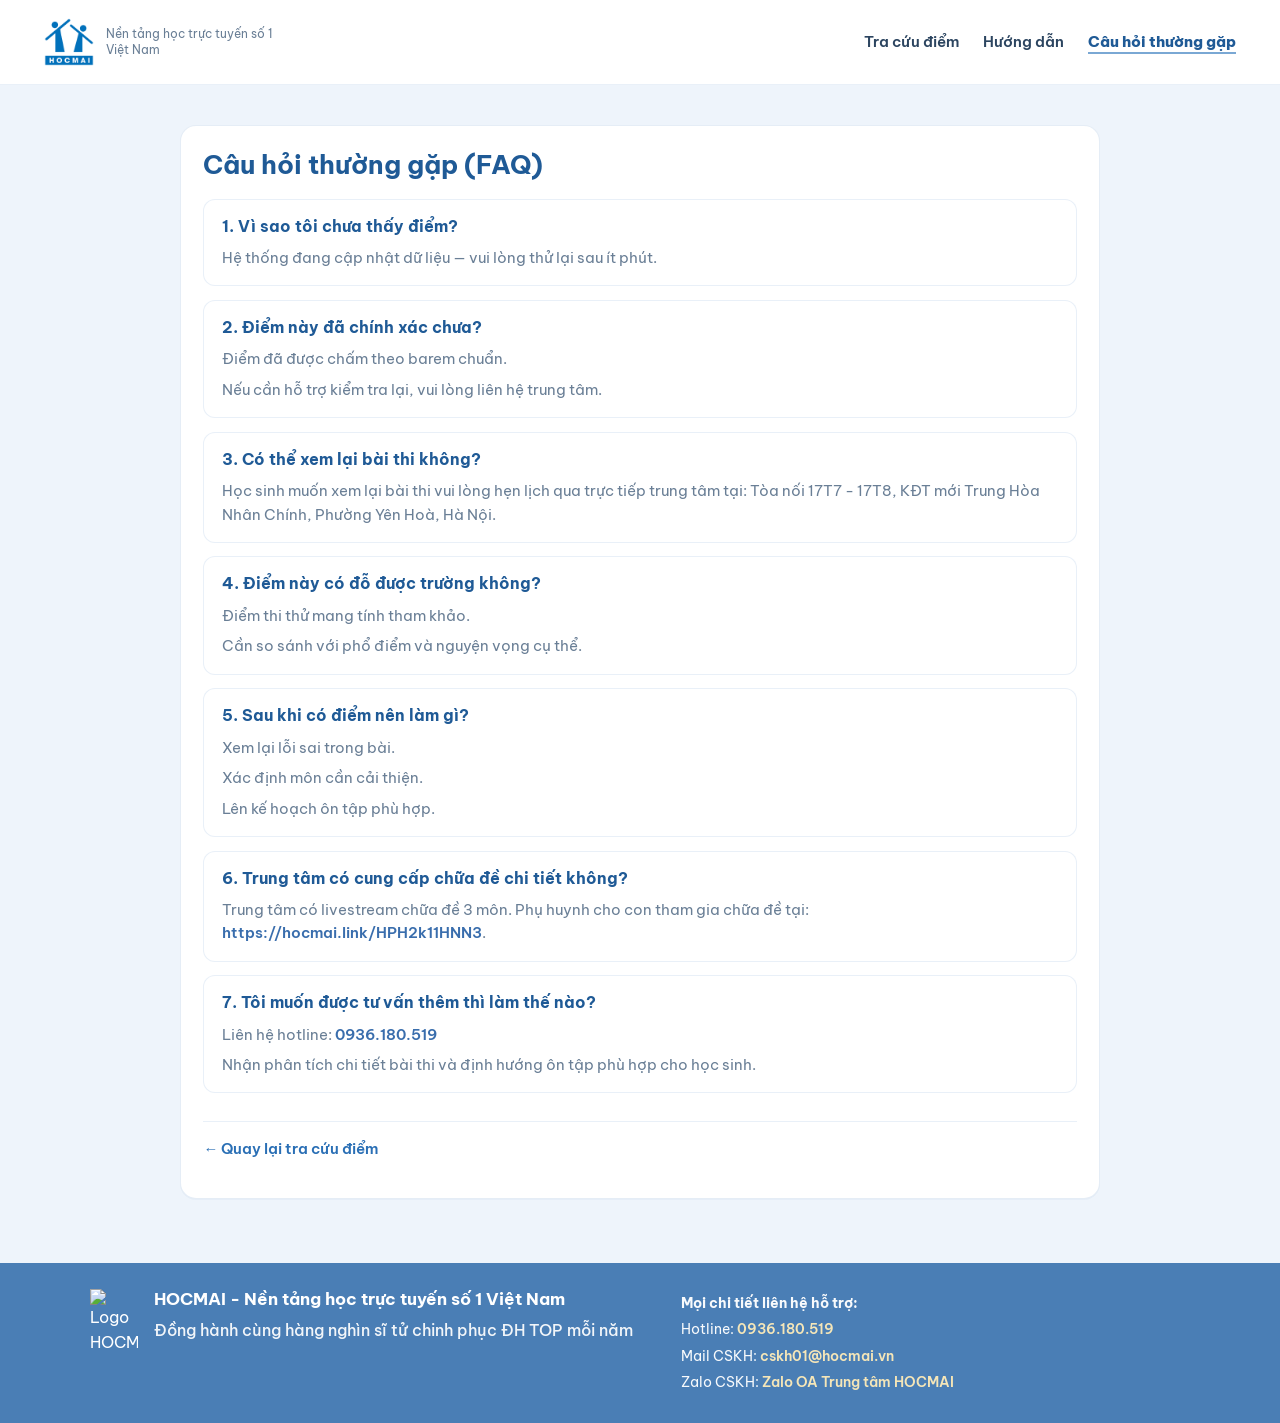
==== commit 718d94af: "add" ====
--- a/faq.html
+++ b/faq.html
@@ -84,16 +84,9 @@
                   </p>
                 </div>
               </article>
+              
               <article class="faq-item">
-                <h2 class="faq-q">7. Sau khi có điểm thì nên làm gì?</h2>
-                <div class="faq-a">
-                  <p>Xem lại bài làm và các lỗi sai.</p>
-                  <p>Xác định môn cần cải thiện.</p>
-                  <p>Lên kế hoạch ôn tập phù hợp.</p>
-                </div>
-              </article>
-              <article class="faq-item">
-                <h2 class="faq-q">8. Tôi muốn được tư vấn thêm thì làm thế nào?</h2>
+                <h2 class="faq-q">7. Tôi muốn được tư vấn thêm thì làm thế nào?</h2>
                 <div class="faq-a">
                   <p>
                     Liên hệ hotline:
@@ -137,7 +130,7 @@
           <p class="footer-contact-lead"><strong>Mọi chi tiết liên hệ hỗ trợ:</strong></p>
           <p>
             Hotline:
-            <a href="tel:+84983226438">0983.226.438</a>
+            <a href="tel:+84936180519">0936.180.519</a>
           </p>
           <p>
             Mail CSKH:
--- a/styles.css
+++ b/styles.css
@@ -391,6 +391,12 @@
   }
 }
 
+.scholarship-inline-line {
+  font-size: 0.95rem;
+  font-weight: 700;
+  color: #b30018;
+}
+
 .result-table-caption {
   margin: 0 0 0.5rem;
   font-size: 0.88rem;
@@ -449,9 +455,15 @@
   font-weight: 600;
 }
 
-.result-total-row td:last-child {
+.result-total-row .result-total-score {
   font-size: 1.05rem;
+  font-weight: 800;
   color: #355a8a;
+}
+
+.result-total-scholarship-cell {
+  text-align: left;
+  vertical-align: middle;
 }
 
 .score-chart-wrap {
@@ -465,7 +477,8 @@
 }
 
 .scholarship-section {
-  margin-top: 1.15rem;
+  margin-top: 1.1rem;
+  margin-bottom: 1.15rem;
   padding: 1rem 1.05rem;
   background: rgba(255, 255, 255, 0.85);
   border: 1px solid rgba(42, 111, 181, 0.12);
@@ -480,71 +493,18 @@
   font-weight: 900;
 }
 
-.scholarship-lead {
-  margin: 0 0 0.85rem;
-  text-align: center;
-  font-size: 1rem;
+.scholarship-promo-body {
+  margin: 0 0 1rem;
+  font-size: 0.9rem;
+  line-height: 1.55;
   color: var(--hocmai-text);
-}
-
-.scholarship-label {
-  font-weight: 700;
-  color: #b30018;
-}
-
-.scholarship-percent {
-  color: #b30018;
+  text-align: left;
 }
 
 .scholarship-actions {
   display: grid;
   grid-template-columns: 1fr 1fr;
   gap: 0.85rem;
-}
-
-.scholarship-trigger {
-  display: inline-block;
-  padding: 0.35rem 0.55rem;
-  border-radius: 10px;
-  border: 1px solid rgba(193, 18, 31, 0.4);
-  color: #b30018;
-  font-weight: 900;
-  background: rgba(193, 18, 31, 0.03);
-  cursor: pointer;
-  text-decoration: none;
-  transition: background 120ms ease, transform 120ms ease;
-}
-
-.scholarship-trigger:hover {
-  background: rgba(193, 18, 31, 0.07);
-  transform: translateY(-1px);
-}
-
-.result-cell-stack {
-  display: flex;
-  flex-direction: column;
-  gap: 0.35rem;
-  align-items: flex-start;
-}
-
-.composite-score-wrap {
-  display: flex;
-  align-items: center;
-  justify-content: space-between;
-  gap: 0.75rem;
-  flex-wrap: wrap;
-}
-
-.composite-score-wrap #result-composite-score-text {
-  font-weight: 800;
-  color: #355a8a;
-  font-size: 1.05rem;
-}
-
-.scholarship-trigger--inline {
-  padding: 0.35rem 0.6rem;
-  border-radius: 10px;
-  white-space: nowrap;
 }
 
 .scholarship-action {
@@ -601,11 +561,12 @@
   flex-direction: column;
   justify-content: space-between;
   flex-shrink: 0;
-  width: 2.25rem;
+  width: 2.5rem;
   height: 220px;
   box-sizing: border-box;
-  font-size: 0.68rem;
-  color: var(--hocmai-muted);
+  font-size: 0.7rem;
+  font-weight: 600;
+  color: #5f6b7a;
   text-align: right;
   line-height: 1.2;
 }
@@ -627,22 +588,23 @@
   display: flex;
   align-items: stretch;
   justify-content: flex-start;
-  gap: clamp(2px, 1vw, 8px);
+  gap: clamp(4px, 1.2vw, 10px);
   height: calc(220px + 2.85rem);
   min-width: min(100%, 560px);
-  padding: 0 0.25rem 0 0.35rem;
-  border-left: 1px solid rgba(42, 111, 181, 0.12);
-  border-bottom: 1px solid rgba(42, 111, 181, 0.12);
-  background-color: rgba(255, 255, 255, 0.75);
+  padding: 0 0.35rem 0 0.45rem;
+  border-left: 1px solid #dde1e6;
+  border-bottom: 1px solid #dde1e6;
+  background-color: #ffffff;
   background-image: repeating-linear-gradient(
     to bottom,
     transparent,
-    transparent calc(20% - 1px),
-    rgba(42, 111, 181, 0.04) calc(20% - 1px),
-    rgba(42, 111, 181, 0.04) 20%
+    transparent calc(25% - 1px),
+    #e8eaed calc(25% - 1px),
+    #e8eaed 25%
   );
   background-size: 100% 100%;
   box-sizing: border-box;
+  border-radius: 0 6px 0 0;
 }
 
 .chart-col {
@@ -657,16 +619,22 @@
 }
 
 .chart-col-count {
-  font-size: 0.68rem;
+  font-size: 0.7rem;
   font-weight: 700;
-  color: var(--hocmai-muted);
-  margin-bottom: 3px;
+  color: #5f6b7a;
+  margin-bottom: 4px;
   min-height: 1.1em;
   line-height: 1;
 }
 
+.chart-col-count--zero {
+  opacity: 0.35;
+}
+
 .chart-col--you .chart-col-count {
-  color: #c65a5f;
+  color: #e53935;
+  font-weight: 800;
+  opacity: 1;
 }
 
 .chart-col-bar-wrap {
@@ -681,25 +649,27 @@
 }
 
 .chart-col-bar {
-  width: 78%;
-  max-width: 2rem;
+  width: 72%;
+  max-width: 1.85rem;
   min-height: 0;
-  border-radius: 6px 6px 0 0;
-  background: linear-gradient(180deg, #b3cbf0 0%, #93b4e8 100%);
+  border-radius: 5px 5px 0 0;
+  background: #3498db;
+  box-shadow: 0 1px 0 rgba(0, 0, 0, 0.04);
   transition: height 0.25s ease-out;
 }
 
 .chart-col--you .chart-col-bar {
-  background: linear-gradient(180deg, #f4b4b6 0%, #e5989b 100%);
+  background: #e53935;
+  box-shadow: 0 1px 2px rgba(229, 57, 53, 0.35);
 }
 
 .chart-col-xlabel {
-  margin-top: 6px;
-  font-size: 0.62rem;
+  margin-top: 8px;
+  font-size: 0.6rem;
   line-height: 1.15;
-  color: var(--hocmai-muted);
+  color: #5f6b7a;
   text-align: center;
-  transform: rotate(-42deg);
+  transform: rotate(-45deg);
   transform-origin: center top;
   white-space: nowrap;
   height: 2.85rem;
@@ -721,8 +691,8 @@
   }
 
   .chart-col-xlabel {
-    font-size: 0.55rem;
-    transform: rotate(-52deg);
+    font-size: 0.52rem;
+    transform: rotate(-48deg);
   }
 }
 
